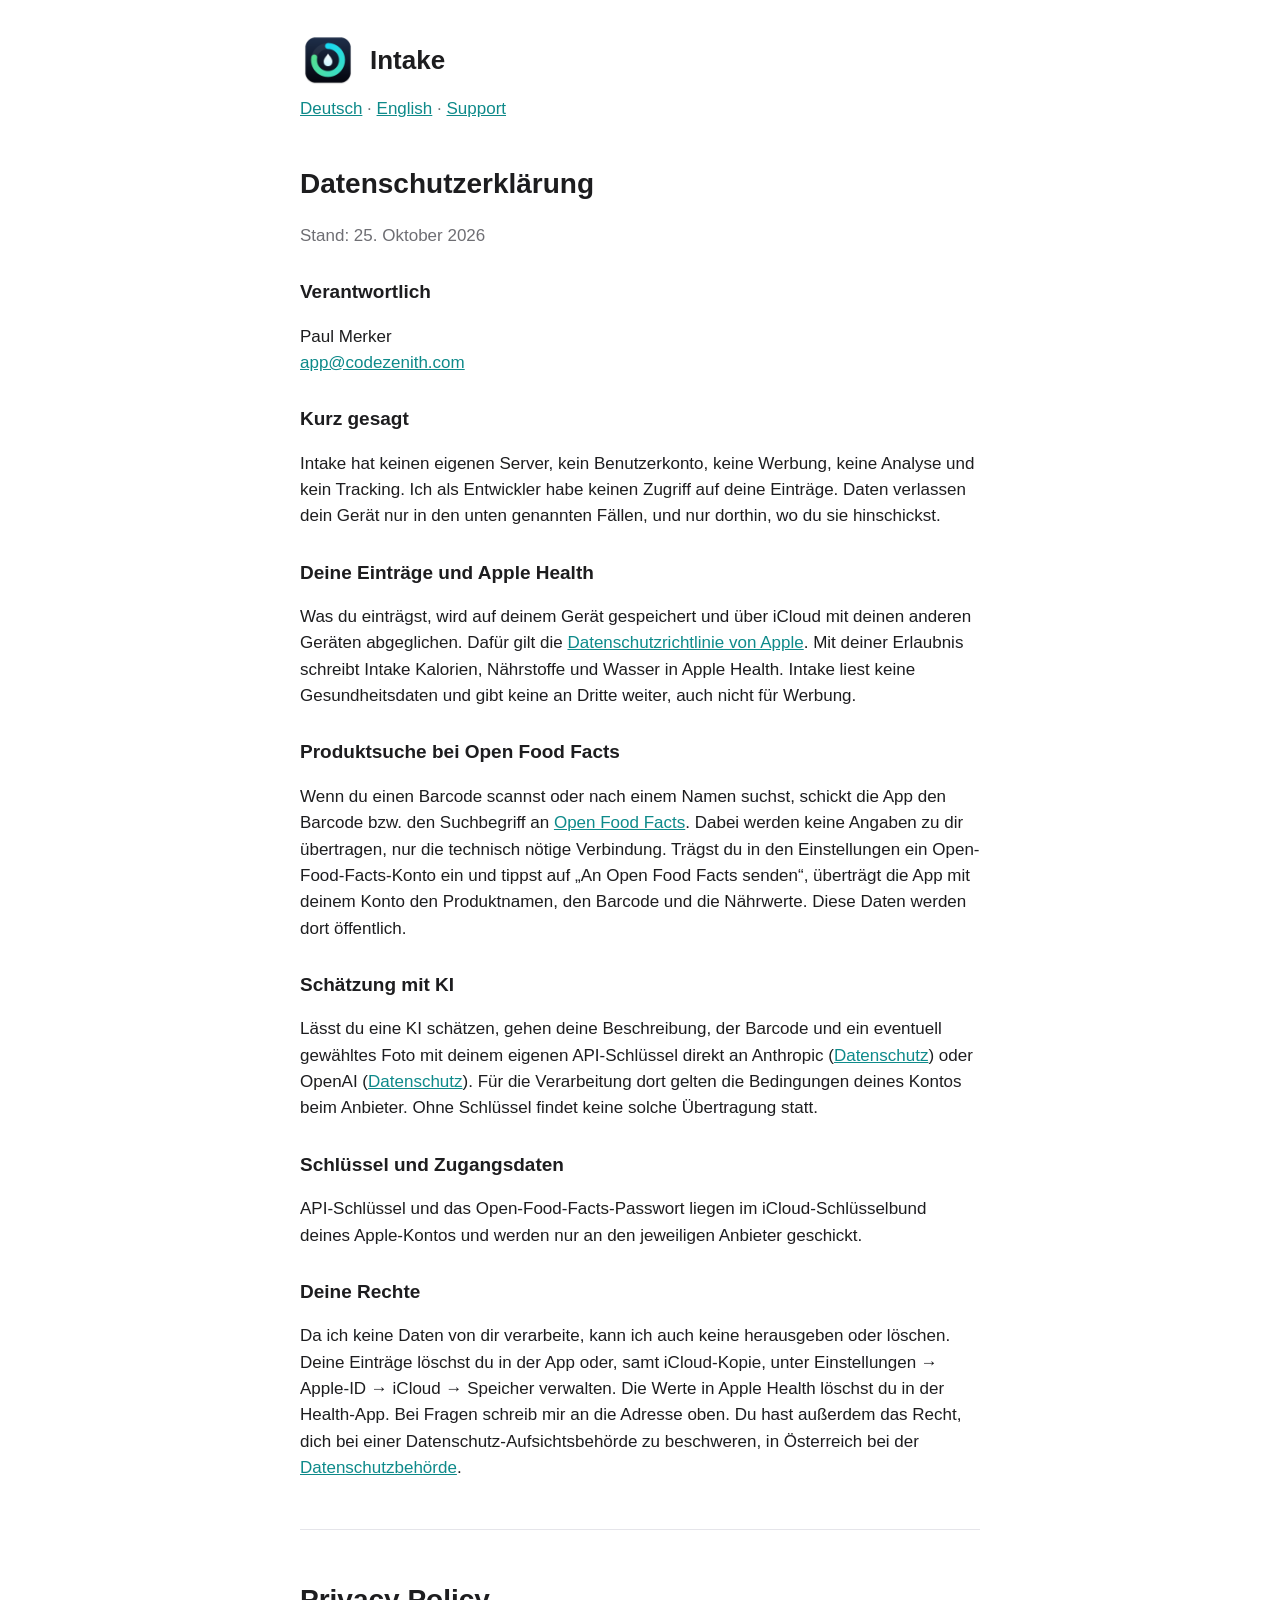
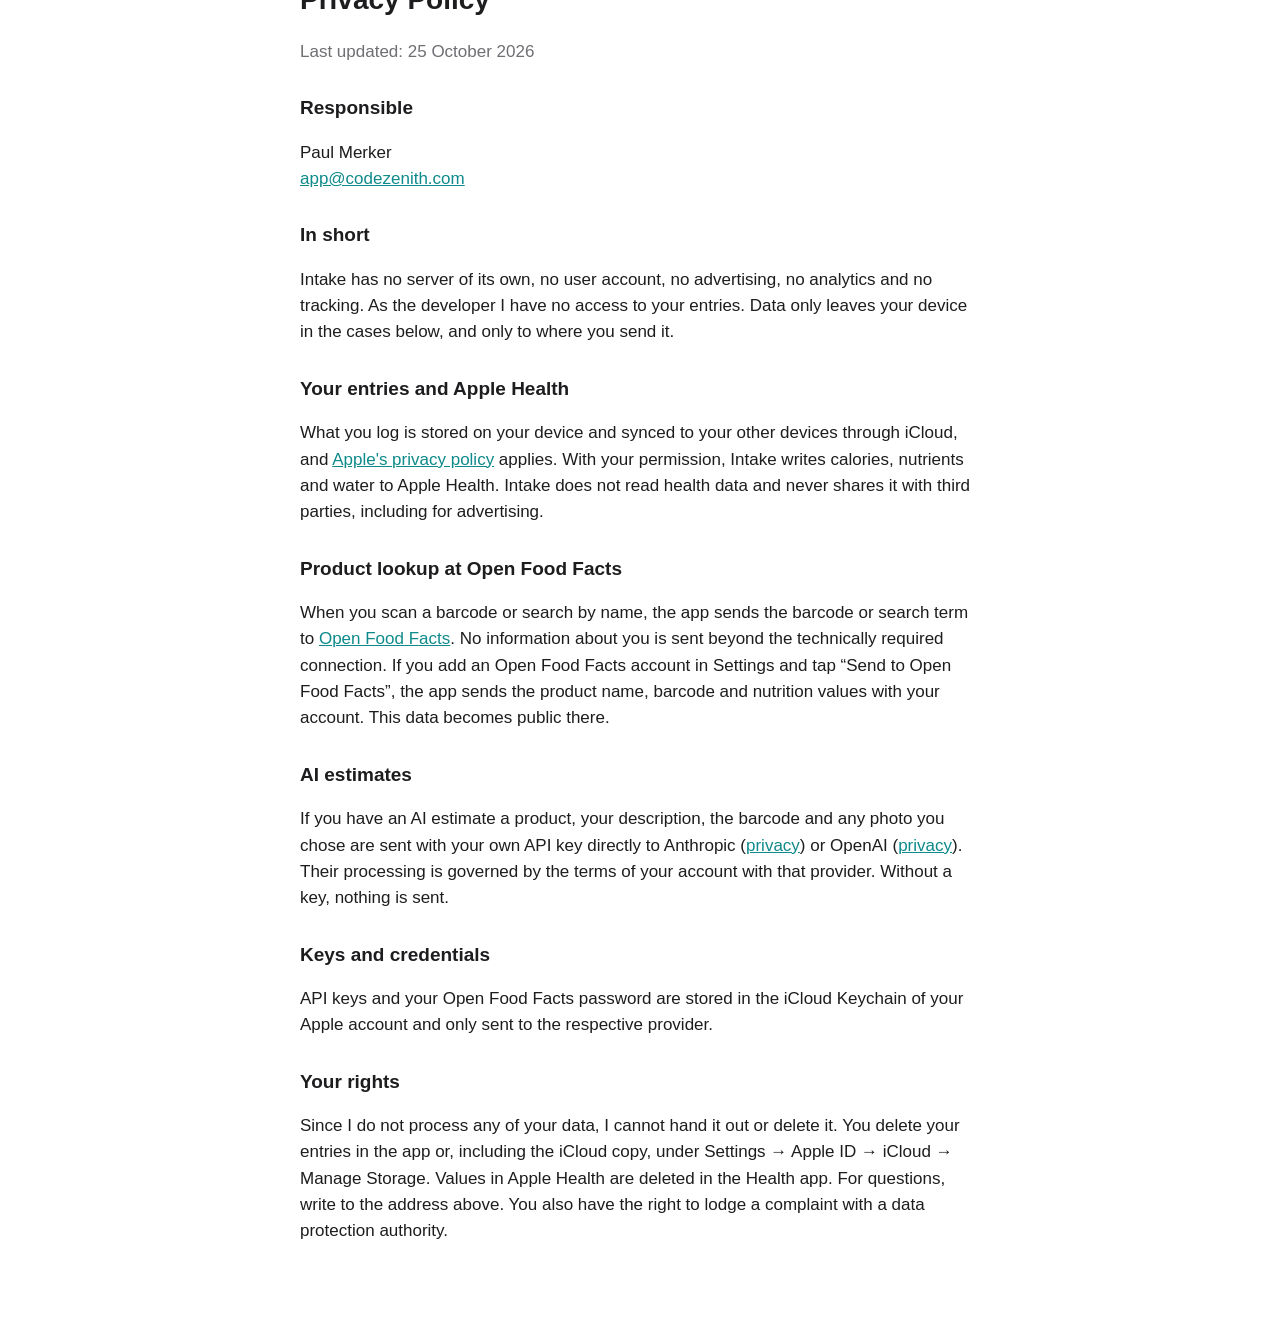
==== privacy.html @ ca99c467 "Support- und Datenschutzseite fuer Intake" ====
<!doctype html>
<html lang="de">
<head>
<meta charset="utf-8">
<meta name="viewport" content="width=device-width, initial-scale=1">
<title>Intake – Datenschutz / Privacy</title>
<link rel="stylesheet" href="style.css">
</head>
<body>
<main>
<header><img src="icon.png" alt=""><a href="./">Intake</a></header>
<nav><a href="#de">Deutsch</a> · <a href="#en">English</a> · <a href="./">Support</a></nav>

<section id="de" lang="de">
<h1>Datenschutzerklärung</h1>
<p class="muted">Stand: 25. Oktober 2026</p>

<h2>Verantwortlich</h2>
<p>Paul Merker<br><a href="mailto:app@codezenith.com">app@codezenith.com</a></p>

<h2>Kurz gesagt</h2>
<p>Intake hat keinen eigenen Server, kein Benutzerkonto, keine Werbung, keine Analyse und kein Tracking. Ich als Entwickler habe keinen Zugriff auf deine Einträge. Daten verlassen dein Gerät nur in den unten genannten Fällen, und nur dorthin, wo du sie hinschickst.</p>

<h2>Deine Einträge und Apple Health</h2>
<p>Was du einträgst, wird auf deinem Gerät gespeichert und über iCloud mit deinen anderen Geräten abgeglichen. Dafür gilt die <a href="https://www.apple.com/legal/privacy/">Datenschutzrichtlinie von Apple</a>. Mit deiner Erlaubnis schreibt Intake Kalorien, Nährstoffe und Wasser in Apple Health. Intake liest keine Gesundheitsdaten und gibt keine an Dritte weiter, auch nicht für Werbung.</p>

<h2>Produktsuche bei Open Food Facts</h2>
<p>Wenn du einen Barcode scannst oder nach einem Namen suchst, schickt die App den Barcode bzw. den Suchbegriff an <a href="https://world.openfoodfacts.org/privacy">Open Food Facts</a>. Dabei werden keine Angaben zu dir übertragen, nur die technisch nötige Verbindung. Trägst du in den Einstellungen ein Open-Food-Facts-Konto ein und tippst auf „An Open Food Facts senden“, überträgt die App mit deinem Konto den Produktnamen, den Barcode und die Nährwerte. Diese Daten werden dort öffentlich.</p>

<h2>Schätzung mit KI</h2>
<p>Lässt du eine KI schätzen, gehen deine Beschreibung, der Barcode und ein eventuell gewähltes Foto mit deinem eigenen API-Schlüssel direkt an Anthropic (<a href="https://www.anthropic.com/legal/privacy">Datenschutz</a>) oder OpenAI (<a href="https://openai.com/policies/privacy-policy/">Datenschutz</a>). Für die Verarbeitung dort gelten die Bedingungen deines Kontos beim Anbieter. Ohne Schlüssel findet keine solche Übertragung statt.</p>

<h2>Schlüssel und Zugangsdaten</h2>
<p>API-Schlüssel und das Open-Food-Facts-Passwort liegen im iCloud-Schlüsselbund deines Apple-Kontos und werden nur an den jeweiligen Anbieter geschickt.</p>

<h2>Deine Rechte</h2>
<p>Da ich keine Daten von dir verarbeite, kann ich auch keine herausgeben oder löschen. Deine Einträge löschst du in der App oder, samt iCloud-Kopie, unter Einstellungen → Apple-ID → iCloud → Speicher verwalten. Die Werte in Apple Health löschst du in der Health-App. Bei Fragen schreib mir an die Adresse oben. Du hast außerdem das Recht, dich bei einer Datenschutz-Aufsichtsbehörde zu beschweren, in Österreich bei der <a href="https://www.dsb.gv.at">Datenschutzbehörde</a>.</p>
</section>

<hr>

<section id="en" lang="en">
<h1>Privacy Policy</h1>
<p class="muted">Last updated: 25 October 2026</p>

<h2>Responsible</h2>
<p>Paul Merker<br><a href="mailto:app@codezenith.com">app@codezenith.com</a></p>

<h2>In short</h2>
<p>Intake has no server of its own, no user account, no advertising, no analytics and no tracking. As the developer I have no access to your entries. Data only leaves your device in the cases below, and only to where you send it.</p>

<h2>Your entries and Apple Health</h2>
<p>What you log is stored on your device and synced to your other devices through iCloud, and <a href="https://www.apple.com/legal/privacy/">Apple's privacy policy</a> applies. With your permission, Intake writes calories, nutrients and water to Apple Health. Intake does not read health data and never shares it with third parties, including for advertising.</p>

<h2>Product lookup at Open Food Facts</h2>
<p>When you scan a barcode or search by name, the app sends the barcode or search term to <a href="https://world.openfoodfacts.org/privacy">Open Food Facts</a>. No information about you is sent beyond the technically required connection. If you add an Open Food Facts account in Settings and tap “Send to Open Food Facts”, the app sends the product name, barcode and nutrition values with your account. This data becomes public there.</p>

<h2>AI estimates</h2>
<p>If you have an AI estimate a product, your description, the barcode and any photo you chose are sent with your own API key directly to Anthropic (<a href="https://www.anthropic.com/legal/privacy">privacy</a>) or OpenAI (<a href="https://openai.com/policies/privacy-policy/">privacy</a>). Their processing is governed by the terms of your account with that provider. Without a key, nothing is sent.</p>

<h2>Keys and credentials</h2>
<p>API keys and your Open Food Facts password are stored in the iCloud Keychain of your Apple account and only sent to the respective provider.</p>

<h2>Your rights</h2>
<p>Since I do not process any of your data, I cannot hand it out or delete it. You delete your entries in the app or, including the iCloud copy, under Settings → Apple ID → iCloud → Manage Storage. Values in Apple Health are deleted in the Health app. For questions, write to the address above. You also have the right to lodge a complaint with a data protection authority.</p>
</section>
</main>
</body>
</html>
---- style.css ----
:root { --bg: #ffffff; --fg: #1d1d1f; --muted: #6e6e73; --accent: #0e8a8a; --line: #e5e5ea; }
@media (prefers-color-scheme: dark) { :root { --bg: #000000; --fg: #f5f5f7; --muted: #a1a1a6; --accent: #3ee0a8; --line: #2c2c2e; } }
body { margin: 0; background: var(--bg); color: var(--fg); font: 17px/1.55 -apple-system, BlinkMacSystemFont, "Helvetica Neue", sans-serif; }
main { max-width: 680px; margin: 0 auto; padding: 32px 16px 64px; }
header { display: flex; align-items: center; gap: 14px; margin-bottom: 8px; }
header img { width: 56px; height: 56px; }
header a { color: inherit; text-decoration: none; font-size: 26px; font-weight: 600; }
nav { margin: 8px 0 32px; color: var(--muted); }
nav a, p a { color: var(--accent); }
h1 { font-size: 28px; margin: 40px 0 4px; }
h2 { font-size: 19px; margin: 28px 0 4px; }
hr { border: 0; border-top: 1px solid var(--line); margin: 48px 0; }
.muted { color: var(--muted); }
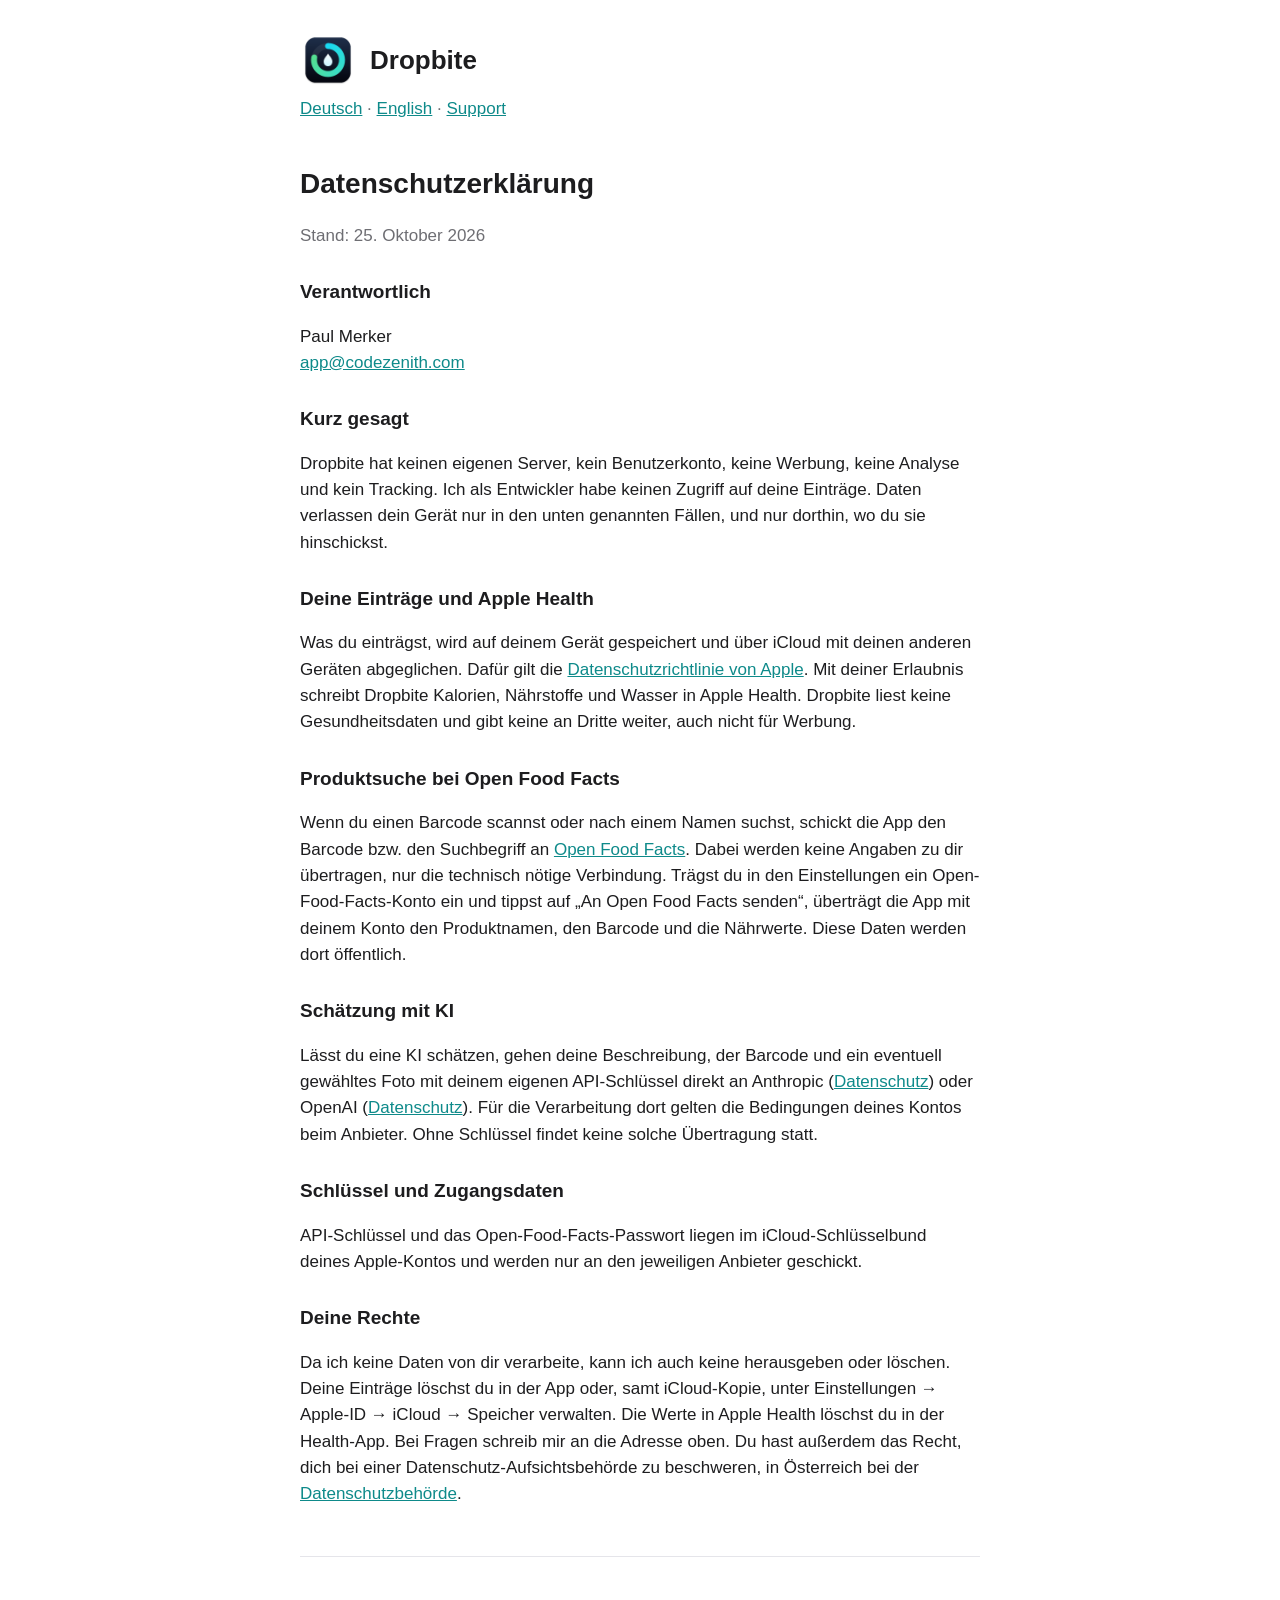
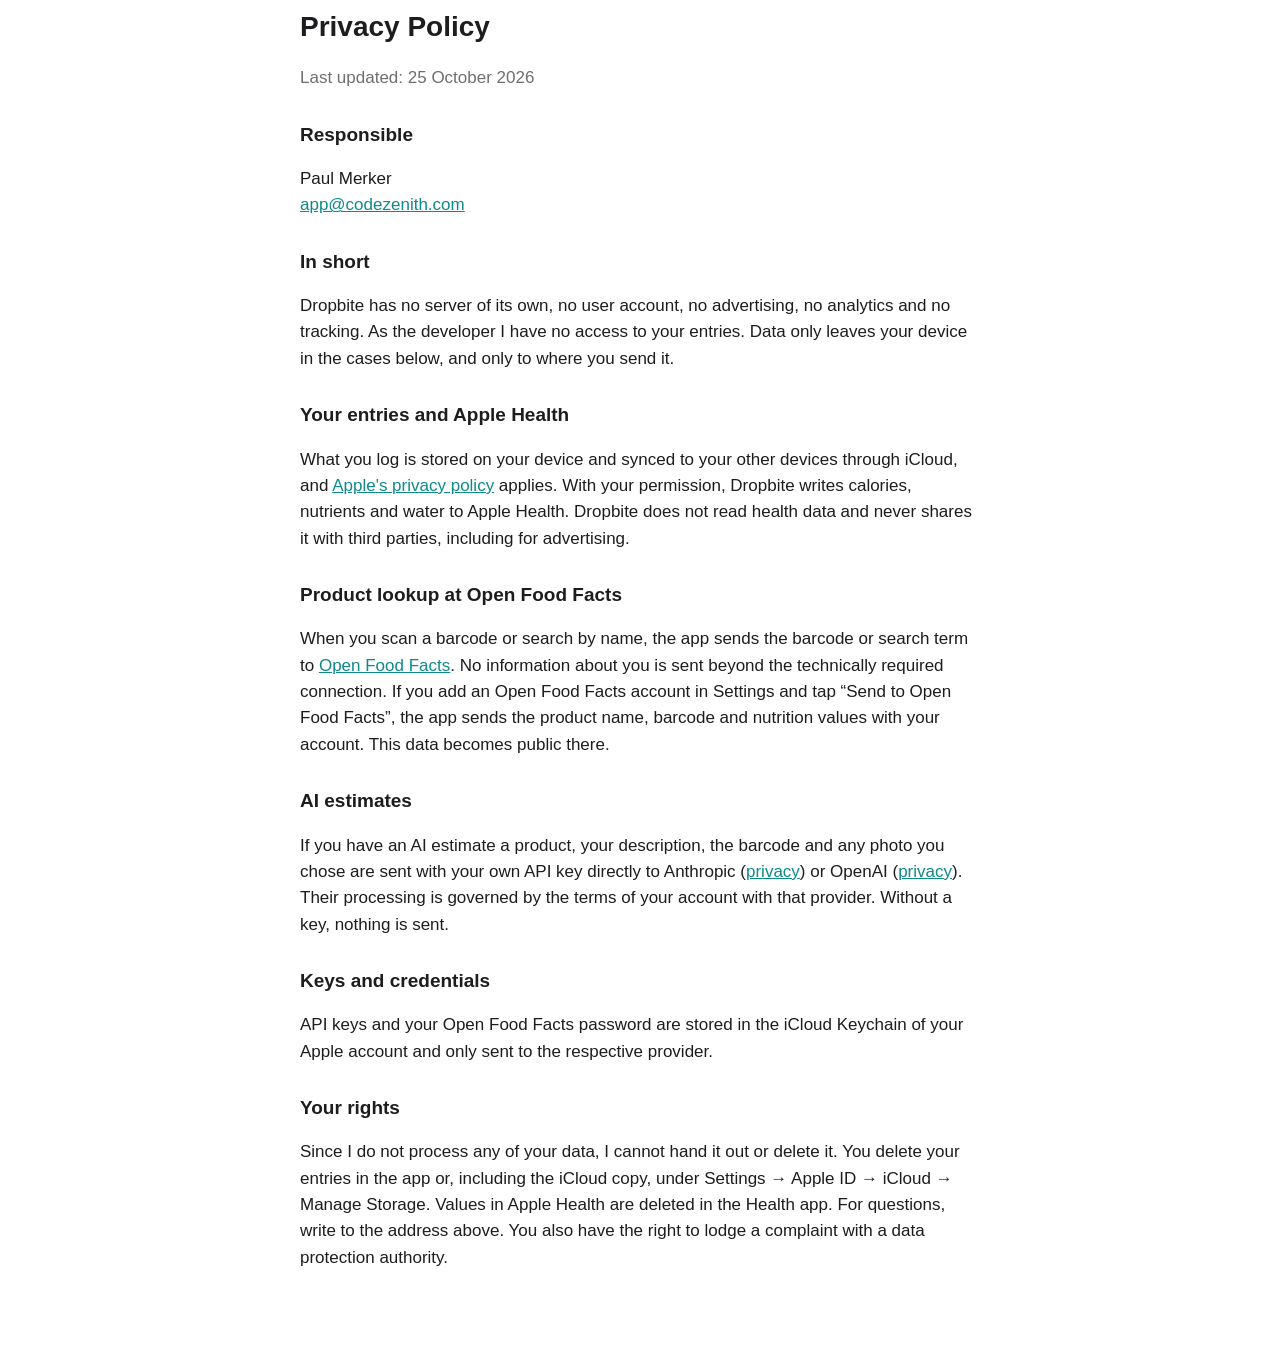
==== commit 2cf320ae: "App heisst Dropbite" ====
--- a/privacy.html
+++ b/privacy.html
@@ -3,12 +3,12 @@
 <head>
 <meta charset="utf-8">
 <meta name="viewport" content="width=device-width, initial-scale=1">
-<title>Intake – Datenschutz / Privacy</title>
+<title>Dropbite – Datenschutz / Privacy</title>
 <link rel="stylesheet" href="style.css">
 </head>
 <body>
 <main>
-<header><img src="icon.png" alt=""><a href="./">Intake</a></header>
+<header><img src="icon.png" alt=""><a href="./">Dropbite</a></header>
 <nav><a href="#de">Deutsch</a> · <a href="#en">English</a> · <a href="./">Support</a></nav>
 
 <section id="de" lang="de">
@@ -19,10 +19,10 @@
 <p>Paul Merker<br><a href="mailto:app@codezenith.com">app@codezenith.com</a></p>
 
 <h2>Kurz gesagt</h2>
-<p>Intake hat keinen eigenen Server, kein Benutzerkonto, keine Werbung, keine Analyse und kein Tracking. Ich als Entwickler habe keinen Zugriff auf deine Einträge. Daten verlassen dein Gerät nur in den unten genannten Fällen, und nur dorthin, wo du sie hinschickst.</p>
+<p>Dropbite hat keinen eigenen Server, kein Benutzerkonto, keine Werbung, keine Analyse und kein Tracking. Ich als Entwickler habe keinen Zugriff auf deine Einträge. Daten verlassen dein Gerät nur in den unten genannten Fällen, und nur dorthin, wo du sie hinschickst.</p>
 
 <h2>Deine Einträge und Apple Health</h2>
-<p>Was du einträgst, wird auf deinem Gerät gespeichert und über iCloud mit deinen anderen Geräten abgeglichen. Dafür gilt die <a href="https://www.apple.com/legal/privacy/">Datenschutzrichtlinie von Apple</a>. Mit deiner Erlaubnis schreibt Intake Kalorien, Nährstoffe und Wasser in Apple Health. Intake liest keine Gesundheitsdaten und gibt keine an Dritte weiter, auch nicht für Werbung.</p>
+<p>Was du einträgst, wird auf deinem Gerät gespeichert und über iCloud mit deinen anderen Geräten abgeglichen. Dafür gilt die <a href="https://www.apple.com/legal/privacy/">Datenschutzrichtlinie von Apple</a>. Mit deiner Erlaubnis schreibt Dropbite Kalorien, Nährstoffe und Wasser in Apple Health. Dropbite liest keine Gesundheitsdaten und gibt keine an Dritte weiter, auch nicht für Werbung.</p>
 
 <h2>Produktsuche bei Open Food Facts</h2>
 <p>Wenn du einen Barcode scannst oder nach einem Namen suchst, schickt die App den Barcode bzw. den Suchbegriff an <a href="https://world.openfoodfacts.org/privacy">Open Food Facts</a>. Dabei werden keine Angaben zu dir übertragen, nur die technisch nötige Verbindung. Trägst du in den Einstellungen ein Open-Food-Facts-Konto ein und tippst auf „An Open Food Facts senden“, überträgt die App mit deinem Konto den Produktnamen, den Barcode und die Nährwerte. Diese Daten werden dort öffentlich.</p>
@@ -47,10 +47,10 @@
 <p>Paul Merker<br><a href="mailto:app@codezenith.com">app@codezenith.com</a></p>
 
 <h2>In short</h2>
-<p>Intake has no server of its own, no user account, no advertising, no analytics and no tracking. As the developer I have no access to your entries. Data only leaves your device in the cases below, and only to where you send it.</p>
+<p>Dropbite has no server of its own, no user account, no advertising, no analytics and no tracking. As the developer I have no access to your entries. Data only leaves your device in the cases below, and only to where you send it.</p>
 
 <h2>Your entries and Apple Health</h2>
-<p>What you log is stored on your device and synced to your other devices through iCloud, and <a href="https://www.apple.com/legal/privacy/">Apple's privacy policy</a> applies. With your permission, Intake writes calories, nutrients and water to Apple Health. Intake does not read health data and never shares it with third parties, including for advertising.</p>
+<p>What you log is stored on your device and synced to your other devices through iCloud, and <a href="https://www.apple.com/legal/privacy/">Apple's privacy policy</a> applies. With your permission, Dropbite writes calories, nutrients and water to Apple Health. Dropbite does not read health data and never shares it with third parties, including for advertising.</p>
 
 <h2>Product lookup at Open Food Facts</h2>
 <p>When you scan a barcode or search by name, the app sends the barcode or search term to <a href="https://world.openfoodfacts.org/privacy">Open Food Facts</a>. No information about you is sent beyond the technically required connection. If you add an Open Food Facts account in Settings and tap “Send to Open Food Facts”, the app sends the product name, barcode and nutrition values with your account. This data becomes public there.</p>
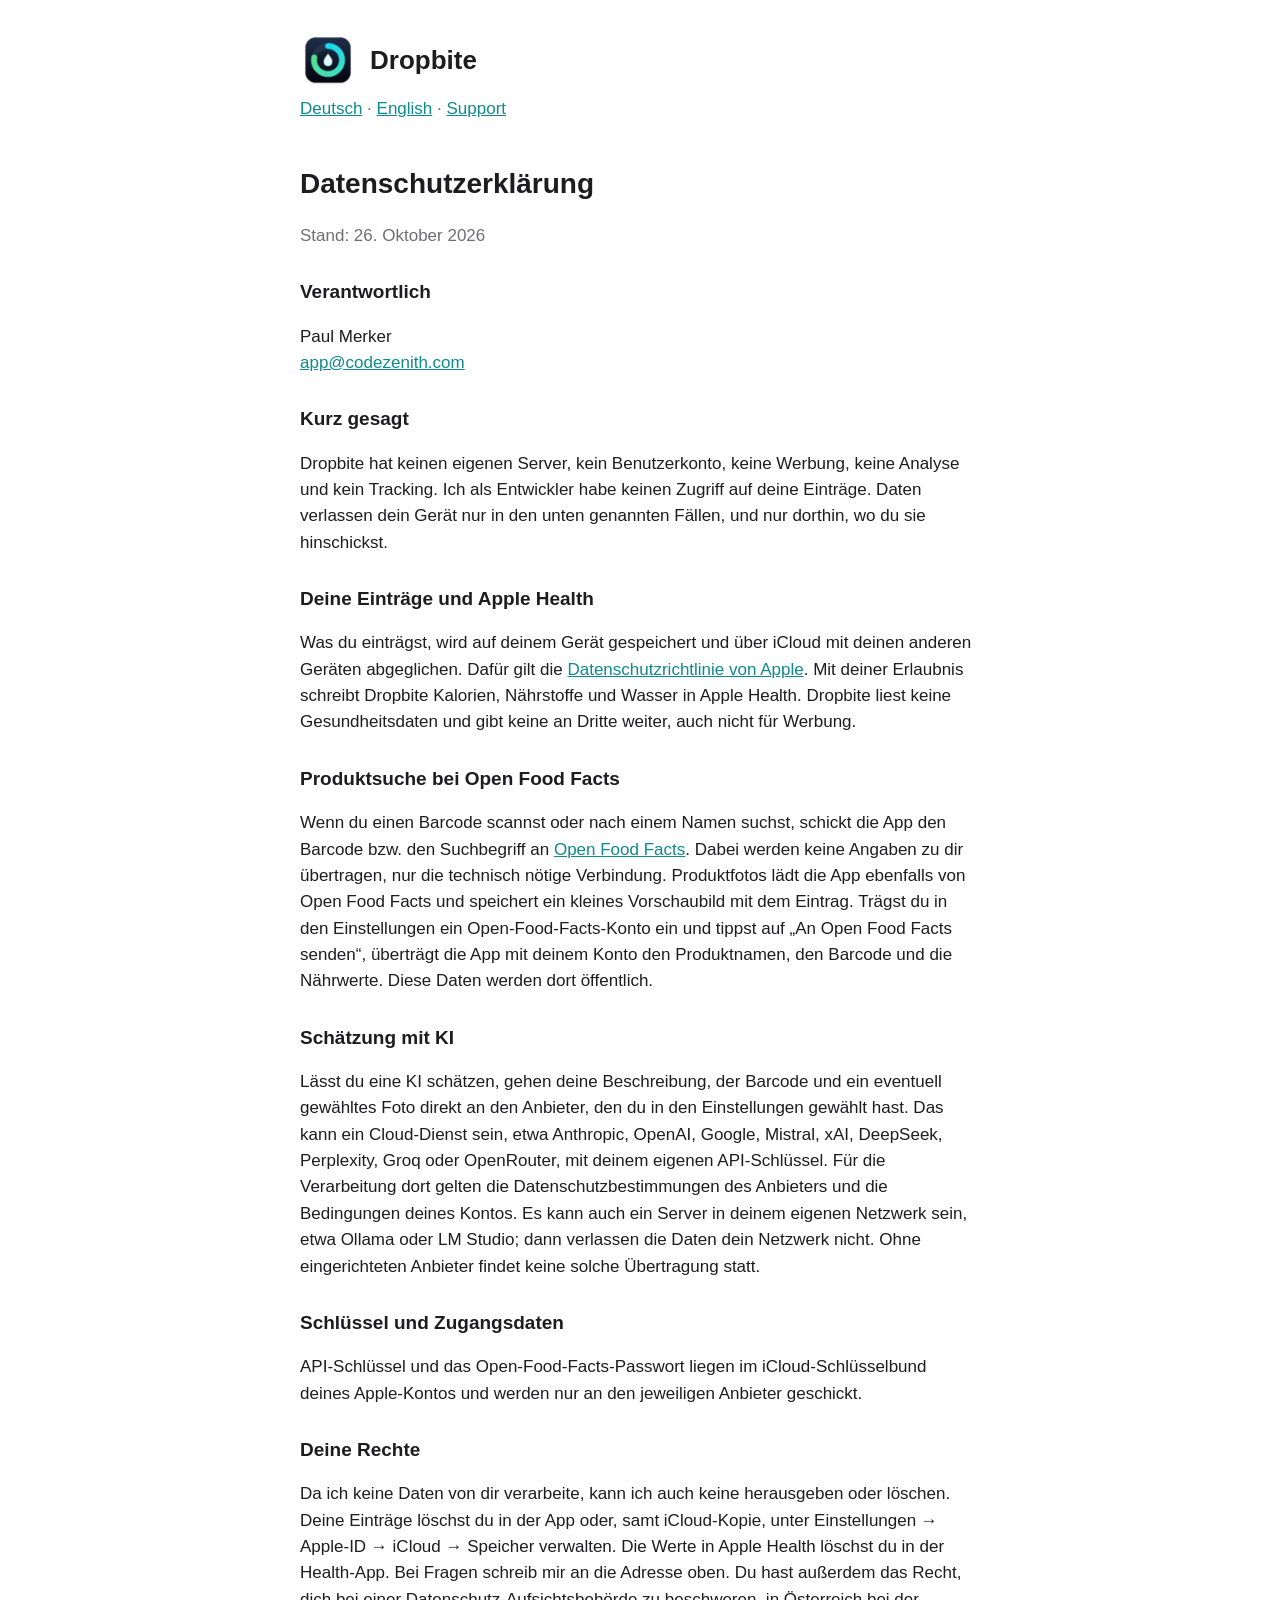
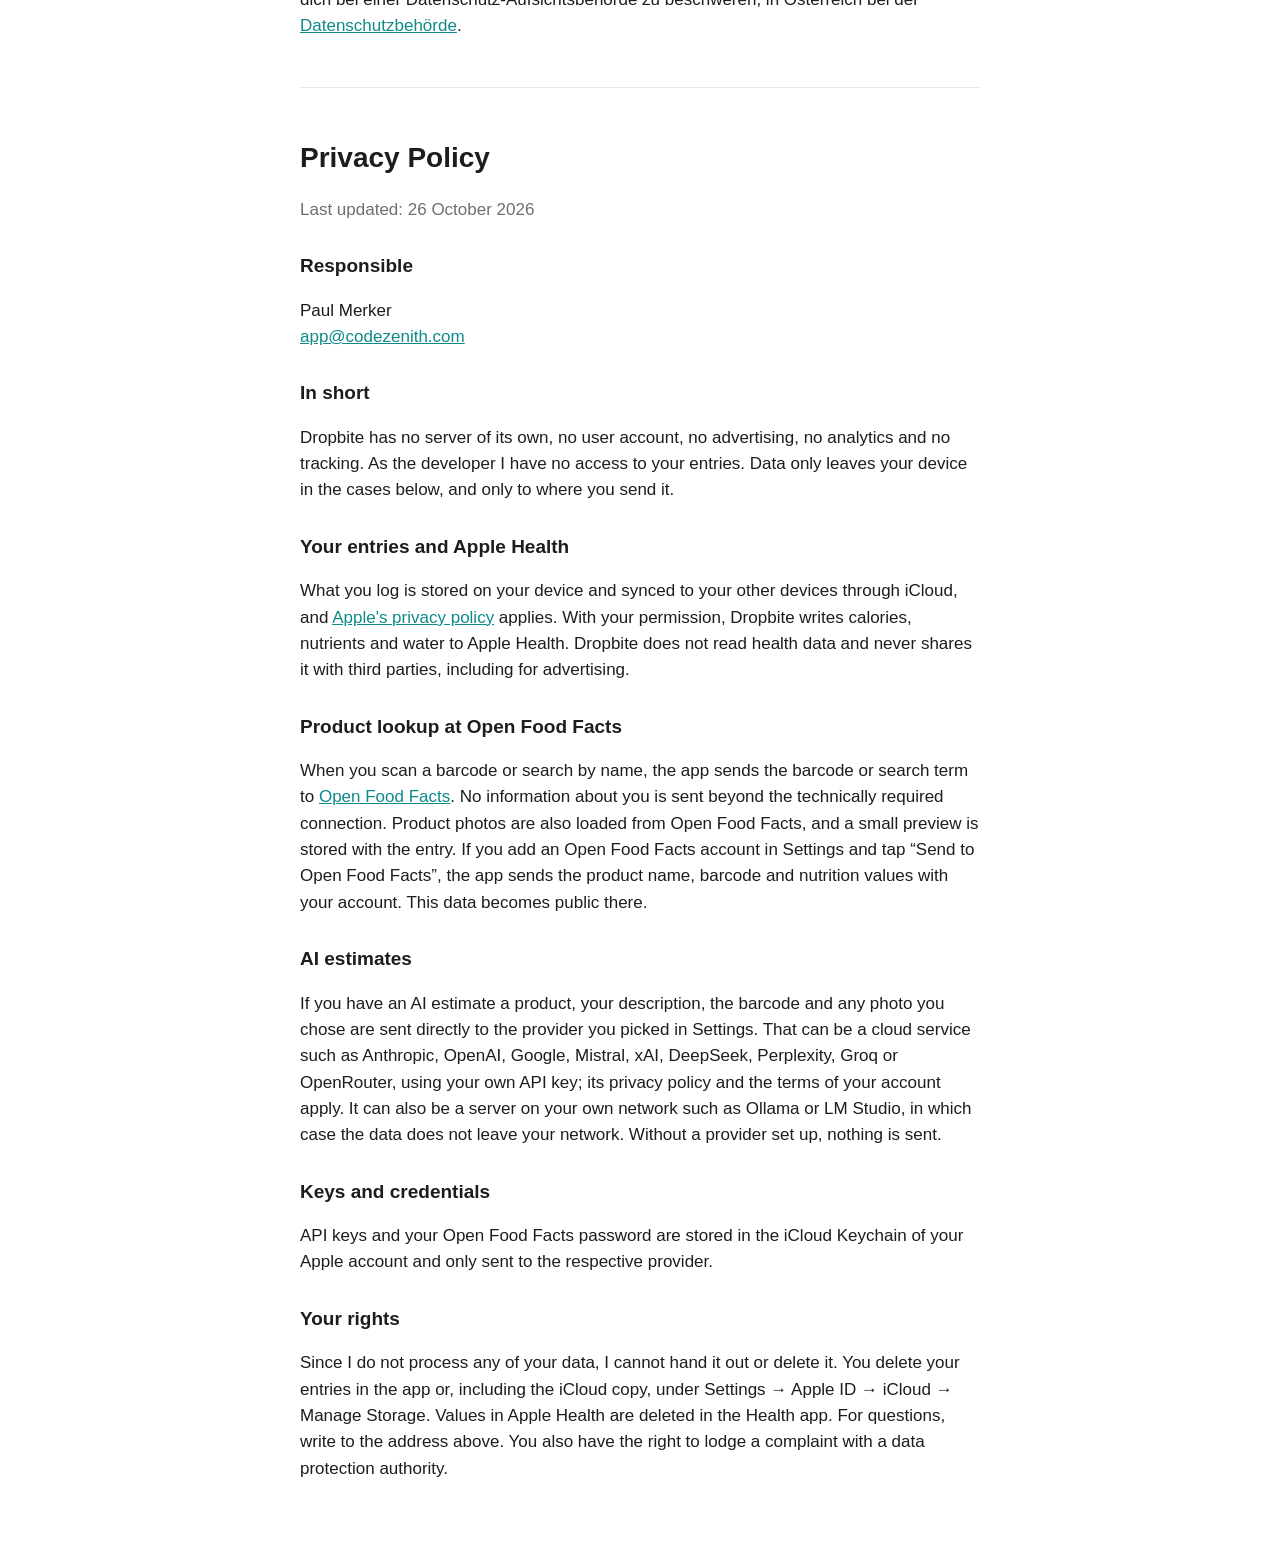
==== commit 40e6ddf2: "Datenschutz und Hilfe: weitere KI-Anbieter, lokale Server, Produktfotos" ====
--- a/privacy.html
+++ b/privacy.html
@@ -13,7 +13,7 @@
 
 <section id="de" lang="de">
 <h1>Datenschutzerklärung</h1>
-<p class="muted">Stand: 25. Oktober 2026</p>
+<p class="muted">Stand: 26. Oktober 2026</p>
 
 <h2>Verantwortlich</h2>
 <p>Paul Merker<br><a href="mailto:app@codezenith.com">app@codezenith.com</a></p>
@@ -25,10 +25,10 @@
 <p>Was du einträgst, wird auf deinem Gerät gespeichert und über iCloud mit deinen anderen Geräten abgeglichen. Dafür gilt die <a href="https://www.apple.com/legal/privacy/">Datenschutzrichtlinie von Apple</a>. Mit deiner Erlaubnis schreibt Dropbite Kalorien, Nährstoffe und Wasser in Apple Health. Dropbite liest keine Gesundheitsdaten und gibt keine an Dritte weiter, auch nicht für Werbung.</p>
 
 <h2>Produktsuche bei Open Food Facts</h2>
-<p>Wenn du einen Barcode scannst oder nach einem Namen suchst, schickt die App den Barcode bzw. den Suchbegriff an <a href="https://world.openfoodfacts.org/privacy">Open Food Facts</a>. Dabei werden keine Angaben zu dir übertragen, nur die technisch nötige Verbindung. Trägst du in den Einstellungen ein Open-Food-Facts-Konto ein und tippst auf „An Open Food Facts senden“, überträgt die App mit deinem Konto den Produktnamen, den Barcode und die Nährwerte. Diese Daten werden dort öffentlich.</p>
+<p>Wenn du einen Barcode scannst oder nach einem Namen suchst, schickt die App den Barcode bzw. den Suchbegriff an <a href="https://world.openfoodfacts.org/privacy">Open Food Facts</a>. Dabei werden keine Angaben zu dir übertragen, nur die technisch nötige Verbindung. Produktfotos lädt die App ebenfalls von Open Food Facts und speichert ein kleines Vorschaubild mit dem Eintrag. Trägst du in den Einstellungen ein Open-Food-Facts-Konto ein und tippst auf „An Open Food Facts senden“, überträgt die App mit deinem Konto den Produktnamen, den Barcode und die Nährwerte. Diese Daten werden dort öffentlich.</p>
 
 <h2>Schätzung mit KI</h2>
-<p>Lässt du eine KI schätzen, gehen deine Beschreibung, der Barcode und ein eventuell gewähltes Foto mit deinem eigenen API-Schlüssel direkt an Anthropic (<a href="https://www.anthropic.com/legal/privacy">Datenschutz</a>) oder OpenAI (<a href="https://openai.com/policies/privacy-policy/">Datenschutz</a>). Für die Verarbeitung dort gelten die Bedingungen deines Kontos beim Anbieter. Ohne Schlüssel findet keine solche Übertragung statt.</p>
+<p>Lässt du eine KI schätzen, gehen deine Beschreibung, der Barcode und ein eventuell gewähltes Foto direkt an den Anbieter, den du in den Einstellungen gewählt hast. Das kann ein Cloud-Dienst sein, etwa Anthropic, OpenAI, Google, Mistral, xAI, DeepSeek, Perplexity, Groq oder OpenRouter, mit deinem eigenen API-Schlüssel. Für die Verarbeitung dort gelten die Datenschutzbestimmungen des Anbieters und die Bedingungen deines Kontos. Es kann auch ein Server in deinem eigenen Netzwerk sein, etwa Ollama oder LM Studio; dann verlassen die Daten dein Netzwerk nicht. Ohne eingerichteten Anbieter findet keine solche Übertragung statt.</p>
 
 <h2>Schlüssel und Zugangsdaten</h2>
 <p>API-Schlüssel und das Open-Food-Facts-Passwort liegen im iCloud-Schlüsselbund deines Apple-Kontos und werden nur an den jeweiligen Anbieter geschickt.</p>
@@ -41,7 +41,7 @@
 
 <section id="en" lang="en">
 <h1>Privacy Policy</h1>
-<p class="muted">Last updated: 25 October 2026</p>
+<p class="muted">Last updated: 26 October 2026</p>
 
 <h2>Responsible</h2>
 <p>Paul Merker<br><a href="mailto:app@codezenith.com">app@codezenith.com</a></p>
@@ -53,10 +53,10 @@
 <p>What you log is stored on your device and synced to your other devices through iCloud, and <a href="https://www.apple.com/legal/privacy/">Apple's privacy policy</a> applies. With your permission, Dropbite writes calories, nutrients and water to Apple Health. Dropbite does not read health data and never shares it with third parties, including for advertising.</p>
 
 <h2>Product lookup at Open Food Facts</h2>
-<p>When you scan a barcode or search by name, the app sends the barcode or search term to <a href="https://world.openfoodfacts.org/privacy">Open Food Facts</a>. No information about you is sent beyond the technically required connection. If you add an Open Food Facts account in Settings and tap “Send to Open Food Facts”, the app sends the product name, barcode and nutrition values with your account. This data becomes public there.</p>
+<p>When you scan a barcode or search by name, the app sends the barcode or search term to <a href="https://world.openfoodfacts.org/privacy">Open Food Facts</a>. No information about you is sent beyond the technically required connection. Product photos are also loaded from Open Food Facts, and a small preview is stored with the entry. If you add an Open Food Facts account in Settings and tap “Send to Open Food Facts”, the app sends the product name, barcode and nutrition values with your account. This data becomes public there.</p>
 
 <h2>AI estimates</h2>
-<p>If you have an AI estimate a product, your description, the barcode and any photo you chose are sent with your own API key directly to Anthropic (<a href="https://www.anthropic.com/legal/privacy">privacy</a>) or OpenAI (<a href="https://openai.com/policies/privacy-policy/">privacy</a>). Their processing is governed by the terms of your account with that provider. Without a key, nothing is sent.</p>
+<p>If you have an AI estimate a product, your description, the barcode and any photo you chose are sent directly to the provider you picked in Settings. That can be a cloud service such as Anthropic, OpenAI, Google, Mistral, xAI, DeepSeek, Perplexity, Groq or OpenRouter, using your own API key; its privacy policy and the terms of your account apply. It can also be a server on your own network such as Ollama or LM Studio, in which case the data does not leave your network. Without a provider set up, nothing is sent.</p>
 
 <h2>Keys and credentials</h2>
 <p>API keys and your Open Food Facts password are stored in the iCloud Keychain of your Apple account and only sent to the respective provider.</p>
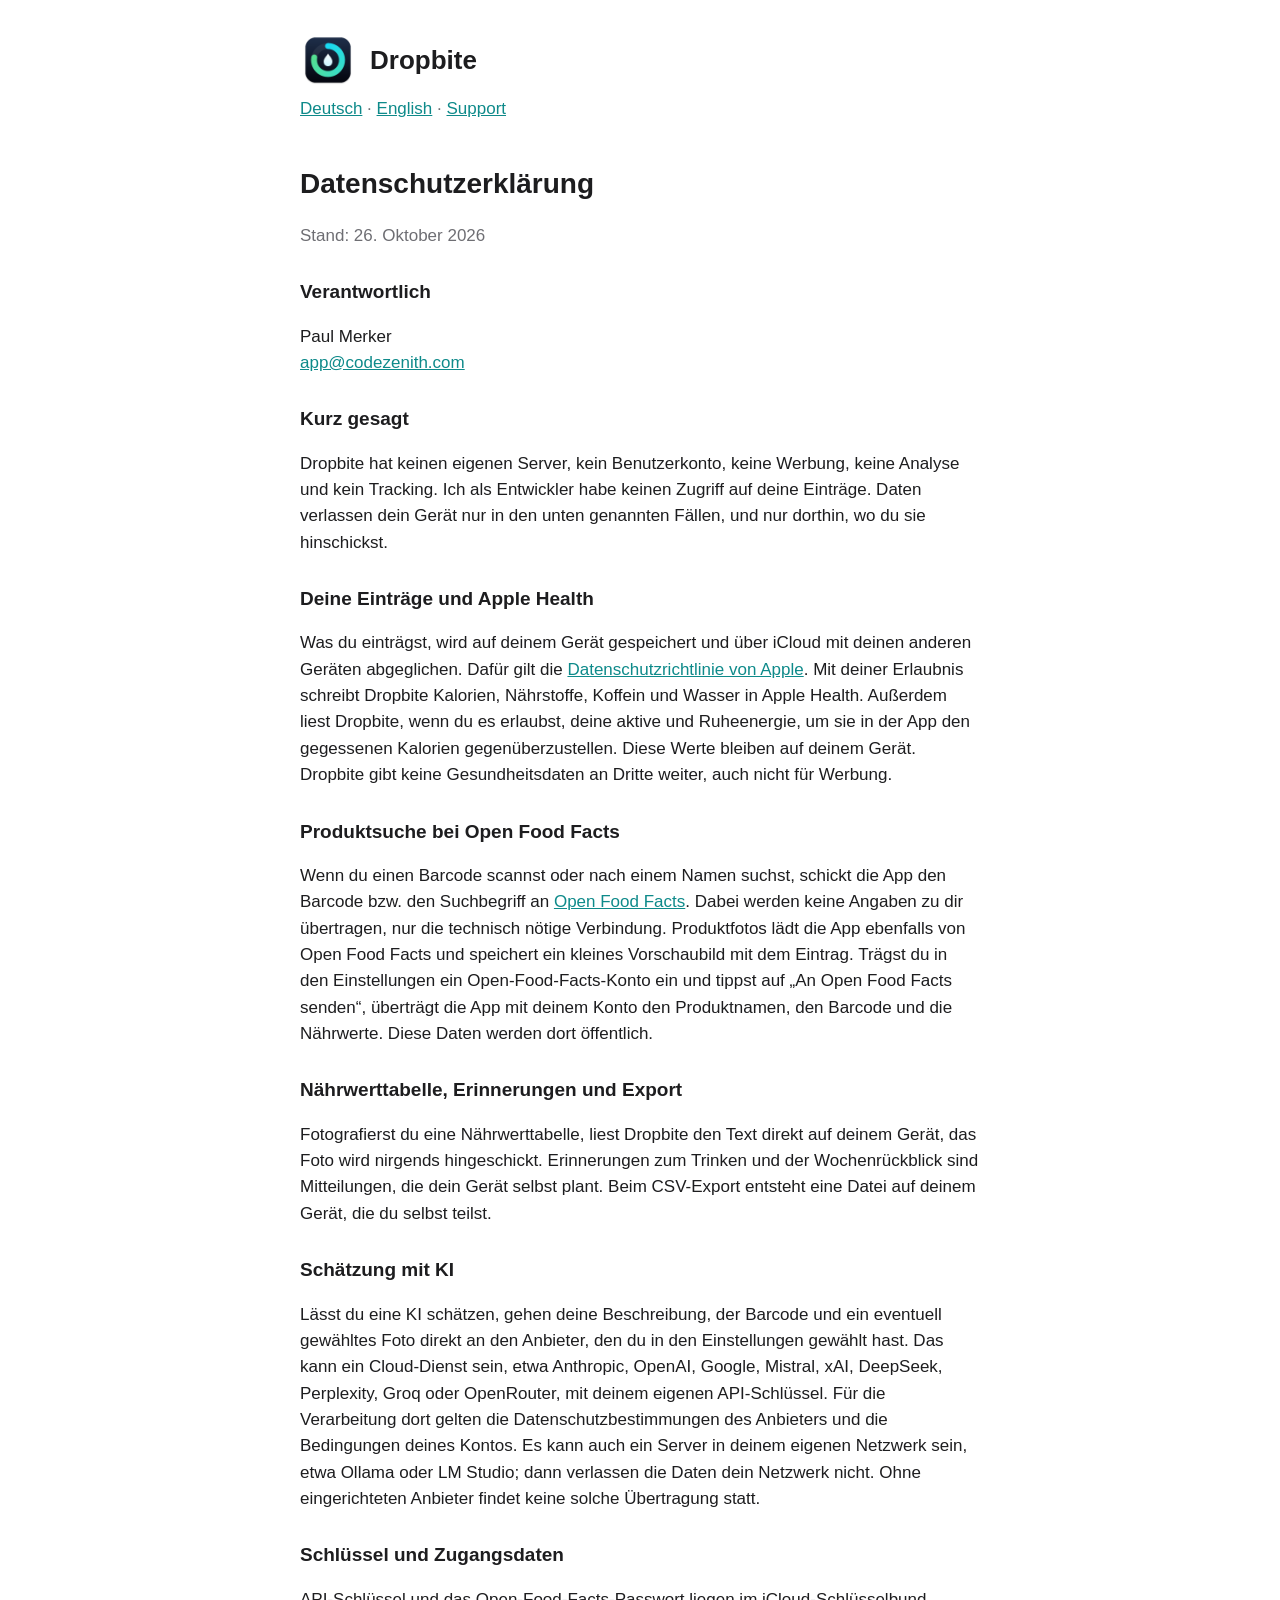
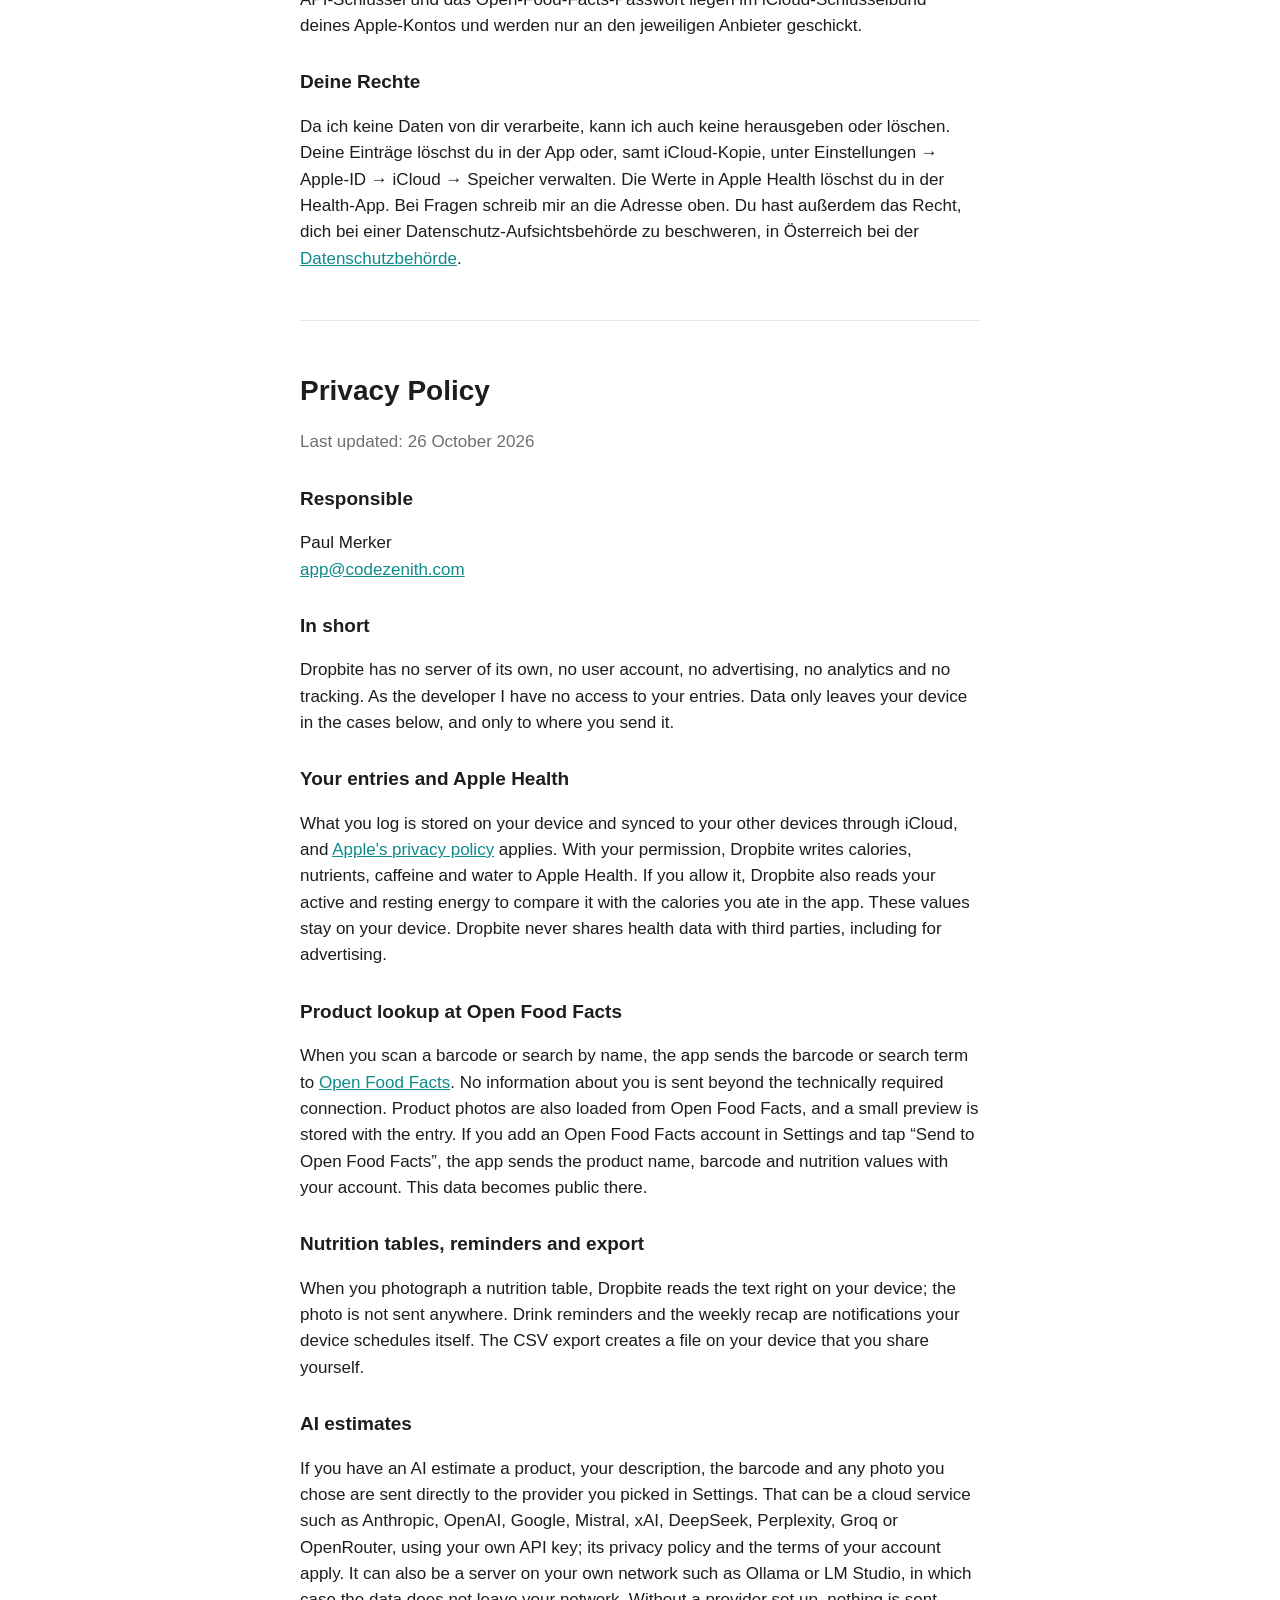
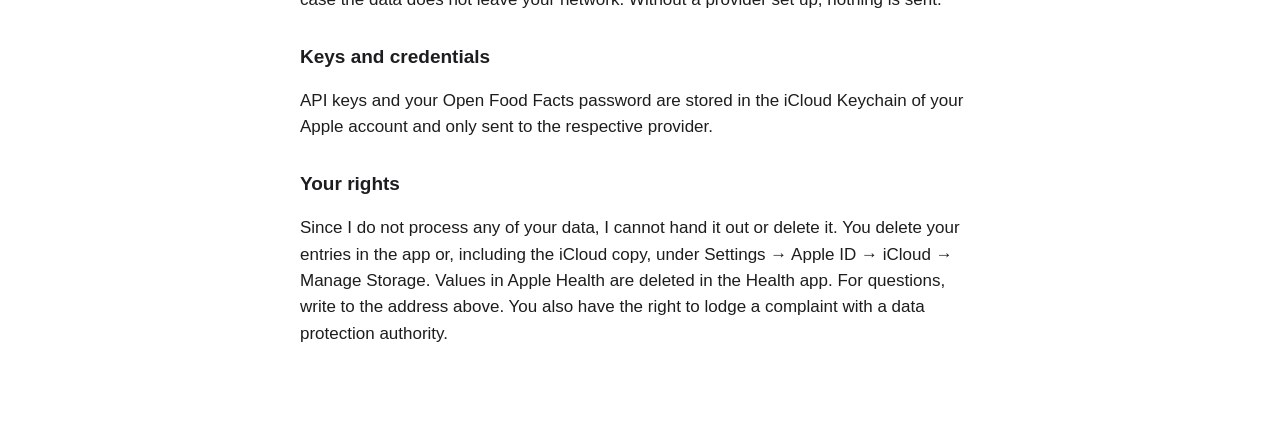
==== commit 09de5f0b: "Datenschutz: Energie aus Health lesen, Koffein, Etikett-Erkennung, Erinnerungen, CSV-Export" ====
--- a/privacy.html
+++ b/privacy.html
@@ -22,10 +22,13 @@
 <p>Dropbite hat keinen eigenen Server, kein Benutzerkonto, keine Werbung, keine Analyse und kein Tracking. Ich als Entwickler habe keinen Zugriff auf deine Einträge. Daten verlassen dein Gerät nur in den unten genannten Fällen, und nur dorthin, wo du sie hinschickst.</p>
 
 <h2>Deine Einträge und Apple Health</h2>
-<p>Was du einträgst, wird auf deinem Gerät gespeichert und über iCloud mit deinen anderen Geräten abgeglichen. Dafür gilt die <a href="https://www.apple.com/legal/privacy/">Datenschutzrichtlinie von Apple</a>. Mit deiner Erlaubnis schreibt Dropbite Kalorien, Nährstoffe und Wasser in Apple Health. Dropbite liest keine Gesundheitsdaten und gibt keine an Dritte weiter, auch nicht für Werbung.</p>
+<p>Was du einträgst, wird auf deinem Gerät gespeichert und über iCloud mit deinen anderen Geräten abgeglichen. Dafür gilt die <a href="https://www.apple.com/legal/privacy/">Datenschutzrichtlinie von Apple</a>. Mit deiner Erlaubnis schreibt Dropbite Kalorien, Nährstoffe, Koffein und Wasser in Apple Health. Außerdem liest Dropbite, wenn du es erlaubst, deine aktive und Ruheenergie, um sie in der App den gegessenen Kalorien gegenüberzustellen. Diese Werte bleiben auf deinem Gerät. Dropbite gibt keine Gesundheitsdaten an Dritte weiter, auch nicht für Werbung.</p>
 
 <h2>Produktsuche bei Open Food Facts</h2>
 <p>Wenn du einen Barcode scannst oder nach einem Namen suchst, schickt die App den Barcode bzw. den Suchbegriff an <a href="https://world.openfoodfacts.org/privacy">Open Food Facts</a>. Dabei werden keine Angaben zu dir übertragen, nur die technisch nötige Verbindung. Produktfotos lädt die App ebenfalls von Open Food Facts und speichert ein kleines Vorschaubild mit dem Eintrag. Trägst du in den Einstellungen ein Open-Food-Facts-Konto ein und tippst auf „An Open Food Facts senden“, überträgt die App mit deinem Konto den Produktnamen, den Barcode und die Nährwerte. Diese Daten werden dort öffentlich.</p>
+
+<h2>Nährwerttabelle, Erinnerungen und Export</h2>
+<p>Fotografierst du eine Nährwerttabelle, liest Dropbite den Text direkt auf deinem Gerät, das Foto wird nirgends hingeschickt. Erinnerungen zum Trinken und der Wochenrückblick sind Mitteilungen, die dein Gerät selbst plant. Beim CSV-Export entsteht eine Datei auf deinem Gerät, die du selbst teilst.</p>
 
 <h2>Schätzung mit KI</h2>
 <p>Lässt du eine KI schätzen, gehen deine Beschreibung, der Barcode und ein eventuell gewähltes Foto direkt an den Anbieter, den du in den Einstellungen gewählt hast. Das kann ein Cloud-Dienst sein, etwa Anthropic, OpenAI, Google, Mistral, xAI, DeepSeek, Perplexity, Groq oder OpenRouter, mit deinem eigenen API-Schlüssel. Für die Verarbeitung dort gelten die Datenschutzbestimmungen des Anbieters und die Bedingungen deines Kontos. Es kann auch ein Server in deinem eigenen Netzwerk sein, etwa Ollama oder LM Studio; dann verlassen die Daten dein Netzwerk nicht. Ohne eingerichteten Anbieter findet keine solche Übertragung statt.</p>
@@ -50,10 +53,13 @@
 <p>Dropbite has no server of its own, no user account, no advertising, no analytics and no tracking. As the developer I have no access to your entries. Data only leaves your device in the cases below, and only to where you send it.</p>
 
 <h2>Your entries and Apple Health</h2>
-<p>What you log is stored on your device and synced to your other devices through iCloud, and <a href="https://www.apple.com/legal/privacy/">Apple's privacy policy</a> applies. With your permission, Dropbite writes calories, nutrients and water to Apple Health. Dropbite does not read health data and never shares it with third parties, including for advertising.</p>
+<p>What you log is stored on your device and synced to your other devices through iCloud, and <a href="https://www.apple.com/legal/privacy/">Apple's privacy policy</a> applies. With your permission, Dropbite writes calories, nutrients, caffeine and water to Apple Health. If you allow it, Dropbite also reads your active and resting energy to compare it with the calories you ate in the app. These values stay on your device. Dropbite never shares health data with third parties, including for advertising.</p>
 
 <h2>Product lookup at Open Food Facts</h2>
 <p>When you scan a barcode or search by name, the app sends the barcode or search term to <a href="https://world.openfoodfacts.org/privacy">Open Food Facts</a>. No information about you is sent beyond the technically required connection. Product photos are also loaded from Open Food Facts, and a small preview is stored with the entry. If you add an Open Food Facts account in Settings and tap “Send to Open Food Facts”, the app sends the product name, barcode and nutrition values with your account. This data becomes public there.</p>
+
+<h2>Nutrition tables, reminders and export</h2>
+<p>When you photograph a nutrition table, Dropbite reads the text right on your device; the photo is not sent anywhere. Drink reminders and the weekly recap are notifications your device schedules itself. The CSV export creates a file on your device that you share yourself.</p>
 
 <h2>AI estimates</h2>
 <p>If you have an AI estimate a product, your description, the barcode and any photo you chose are sent directly to the provider you picked in Settings. That can be a cloud service such as Anthropic, OpenAI, Google, Mistral, xAI, DeepSeek, Perplexity, Groq or OpenRouter, using your own API key; its privacy policy and the terms of your account apply. It can also be a server on your own network such as Ollama or LM Studio, in which case the data does not leave your network. Without a provider set up, nothing is sent.</p>
